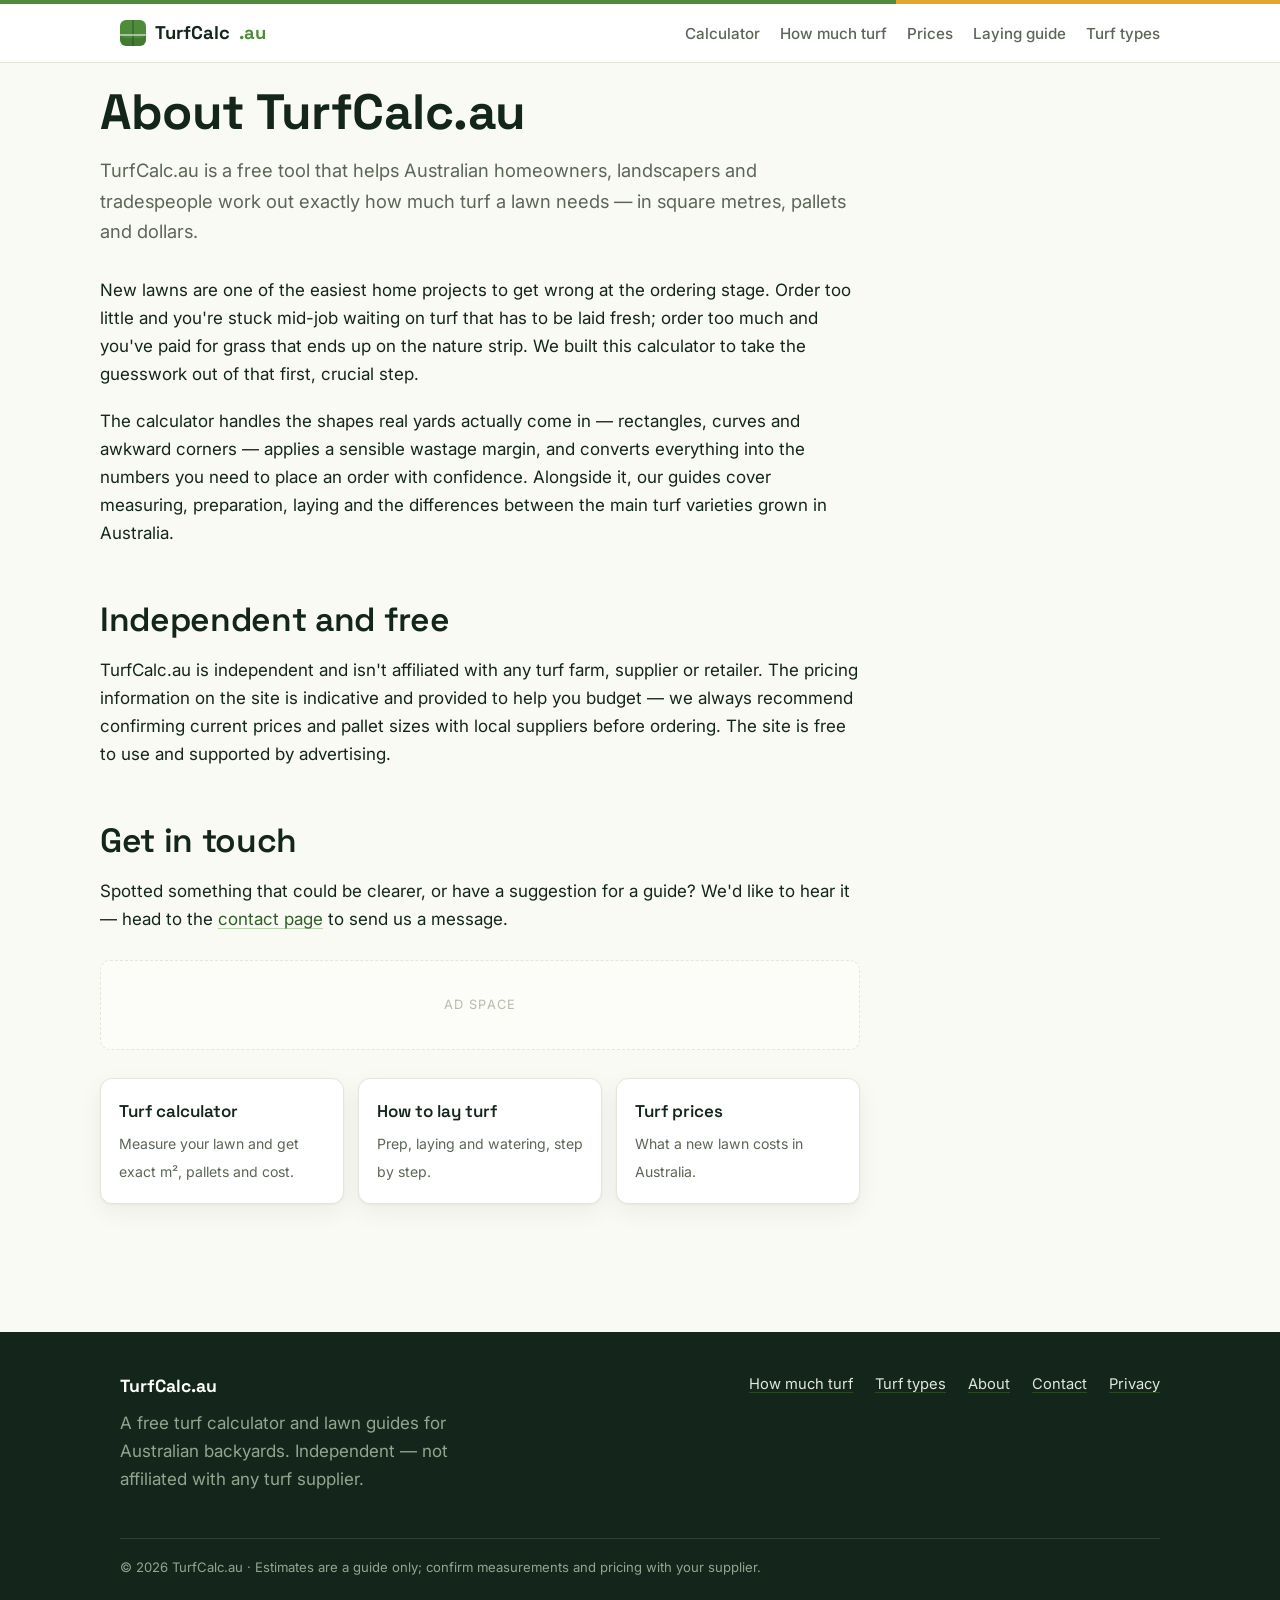
==== about.html @ 34d0f0f6 "Use extensionless canonical URLs, add Turf Prices Sydney page Match canonical tags and sitemap.xml t" ====
<!DOCTYPE html>
<html lang="en-AU">
<head>
<meta charset="utf-8">
<meta name="viewport" content="width=device-width, initial-scale=1">
<title>About TurfCalc.au</title>
<meta name="description" content="About TurfCalc.au — a free, independent turf calculator and lawn guide for Australian homeowners and tradespeople.">
<link rel="canonical" href="https://turfcalculator.com.au/about">
<link rel="preconnect" href="https://fonts.googleapis.com">
<link rel="preconnect" href="https://fonts.gstatic.com" crossorigin>
<link href="https://fonts.googleapis.com/css2?family=Inter:wght@400;500;600&family=Space+Grotesk:wght@500;600;700&family=Space+Mono:wght@700&display=swap" rel="stylesheet">
<link rel="stylesheet" href="style.css">
<!-- ADSENSE: paste your AdSense <script> tag here after approval. -->
</head>
<body>
<a class="skip" href="#main">Skip to content</a>
<div class="topline"></div>
<header class="site">
  <div class="nav">
    <a class="brand" href="index.html"><span class="mark"></span>TurfCalc<span style="color:var(--turf)">.au</span></a>
    <nav class="nav-links">
      <a href="index.html">Calculator</a>
      <a href="how-much-turf-do-i-need.html">How much turf</a>
      <a href="turf-prices-australia.html">Prices</a>
      <a href="how-to-lay-turf.html">Laying guide</a>
      <a href="turf-types-australia.html">Turf types</a>
    </nav>
  </div>
</header>
<main class="wrap content" id="main">
<div class="narrow">

<h1>About TurfCalc.au</h1>
<p class="lead">TurfCalc.au is a free tool that helps Australian homeowners, landscapers and tradespeople work out exactly how much turf a lawn needs — in square metres, pallets and dollars.</p>

<p>New lawns are one of the easiest home projects to get wrong at the ordering stage. Order too little and you're stuck mid-job waiting on turf that has to be laid fresh; order too much and you've paid for grass that ends up on the nature strip. We built this calculator to take the guesswork out of that first, crucial step.</p>

<p>The calculator handles the shapes real yards actually come in — rectangles, curves and awkward corners — applies a sensible wastage margin, and converts everything into the numbers you need to place an order with confidence. Alongside it, our guides cover measuring, preparation, laying and the differences between the main turf varieties grown in Australia.</p>

<h2>Independent and free</h2>
<p>TurfCalc.au is independent and isn't affiliated with any turf farm, supplier or retailer. The pricing information on the site is indicative and provided to help you budget — we always recommend confirming current prices and pallet sizes with local suppliers before ordering. The site is free to use and supported by advertising.</p>

<h2>Get in touch</h2>
<p>Spotted something that could be clearer, or have a suggestion for a guide? We'd like to hear it — head to the <a href="contact.html">contact page</a> to send us a message.</p>

<div class="ad-slot">Ad space</div>
<div class="related">
  <a href="index.html"><span class="t">Turf calculator</span><span class="d">Measure your lawn and get exact m², pallets and cost.</span></a>
  <a href="how-to-lay-turf.html"><span class="t">How to lay turf</span><span class="d">Prep, laying and watering, step by step.</span></a>
  <a href="turf-prices-australia.html"><span class="t">Turf prices</span><span class="d">What a new lawn costs in Australia.</span></a>
</div>
</div>
</main>
<footer class="site">
  <div class="wrap">
    <div class="fgrid">
      <div>
        <div class="fbrand">TurfCalc.au</div>
        <p style="max-width:340px;color:#93a58f;margin-top:8px">A free turf calculator and lawn guides for Australian backyards. Independent — not affiliated with any turf supplier.</p>
      </div>
      <div class="flinks">
        <a href="how-much-turf-do-i-need.html">How much turf</a>
        <a href="turf-types-australia.html">Turf types</a>
        <a href="about.html">About</a>
        <a href="contact.html">Contact</a>
        <a href="privacy-policy.html">Privacy</a>
      </div>
    </div>
    <div class="fine">© <span id="yr"></span> TurfCalc.au · Estimates are a guide only; confirm measurements and pricing with your supplier.</div>
  </div>
</footer>
<script>document.getElementById('yr').textContent=new Date().getFullYear();</script>
</body></html>
---- style.css ----
/* ==========================================================================
   Turf Calculator AU — shared styles
   Palette grounded in Australian turf: botanical green + wattle gold
   ========================================================================== */

:root {
  --ink: #14261c;        /* botanical near-black green — headings/text */
  --turf: #4e8b3a;       /* fresh grass green — primary */
  --turf-deep: #2f5d28;  /* darker green — hovers */
  --wattle: #e4a72c;     /* AU wattle gold — signature accent */
  --sand: #fafaf4;       /* warm off-white — page bg */
  --paper: #ffffff;      /* card bg */
  --soil: #6b4e2e;       /* warm brown — subtle */
  --line: #e4e6dc;       /* borders */
  --muted: #5c6657;      /* secondary text */
  --danger: #b3492d;

  --maxw: 1080px;
  --radius: 14px;
  --shadow: 0 1px 2px rgba(20,38,28,.05), 0 8px 24px rgba(20,38,28,.06);
}

* { box-sizing: border-box; }

html { scroll-behavior: smooth; }

body {
  margin: 0;
  font-family: "Inter", system-ui, -apple-system, "Segoe UI", Roboto, sans-serif;
  color: var(--ink);
  background: var(--sand);
  line-height: 1.65;
  font-size: 17px;
  -webkit-font-smoothing: antialiased;
}

h1, h2, h3, h4 {
  font-family: "Space Grotesk", system-ui, sans-serif;
  line-height: 1.15;
  letter-spacing: -0.01em;
  color: var(--ink);
  margin: 0 0 .5em;
}

h1 { font-size: clamp(2rem, 5vw, 3.1rem); font-weight: 700; }
h2 { font-size: clamp(1.5rem, 3.2vw, 2.1rem); font-weight: 600; margin-top: 1.6em; }
h3 { font-size: 1.25rem; font-weight: 600; margin-top: 1.4em; }

p { margin: 0 0 1.1em; }

a { color: var(--turf-deep); text-decoration-color: rgba(78,139,58,.35); text-underline-offset: 3px; }
a:hover { color: var(--turf); }

.wrap { max-width: var(--maxw); margin: 0 auto; padding: 0 20px; }
.narrow { max-width: 760px; }

/* ---- top hairline + header ---- */
.topline { height: 4px; background: linear-gradient(90deg, var(--turf) 0%, var(--turf) 70%, var(--wattle) 70%, var(--wattle) 100%); }

header.site {
  background: var(--paper);
  border-bottom: 1px solid var(--line);
  position: sticky; top: 0; z-index: 20;
}
.nav {
  display: flex; align-items: center; justify-content: space-between;
  gap: 16px; padding: 14px 20px; max-width: var(--maxw); margin: 0 auto;
}
.brand {
  font-family: "Space Grotesk", sans-serif; font-weight: 700; font-size: 1.15rem;
  color: var(--ink); text-decoration: none; display: flex; align-items: center; gap: 9px;
}
.brand .mark {
  width: 26px; height: 26px; border-radius: 6px;
  background: var(--turf); position: relative; flex: none;
  box-shadow: inset 0 -8px 0 rgba(0,0,0,.12);
}
.brand .mark::after {
  content: ""; position: absolute; inset: 0;
  background:
    linear-gradient(transparent 55%, rgba(255,255,255,.5) 55%, rgba(255,255,255,.5) 60%, transparent 60%),
    linear-gradient(90deg, transparent 46%, rgba(20,38,28,.25) 46%, rgba(20,38,28,.25) 54%, transparent 54%);
  border-radius: 6px;
}
.nav-links { display: flex; gap: 20px; flex-wrap: wrap; }
.nav-links a { font-size: .95rem; font-weight: 500; text-decoration: none; color: var(--muted); }
.nav-links a:hover, .nav-links a.active { color: var(--turf-deep); }

/* ---- hero ---- */
.hero { padding: 46px 0 8px; }
.eyebrow {
  font-family: "Space Grotesk", sans-serif; font-weight: 600; font-size: .8rem;
  letter-spacing: .14em; text-transform: uppercase; color: var(--turf);
  margin-bottom: 12px;
}
.hero p.lead { font-size: 1.15rem; color: var(--muted); max-width: 640px; }

/* ---- calculator ---- */
.calc-grid { display: grid; grid-template-columns: 1.15fr .85fr; gap: 24px; margin: 28px 0 8px; align-items: start; }
@media (max-width: 820px){ .calc-grid { grid-template-columns: 1fr; } }

.card {
  background: var(--paper); border: 1px solid var(--line);
  border-radius: var(--radius); box-shadow: var(--shadow); padding: 24px;
}
.card h2 { margin-top: 0; font-size: 1.35rem; }

.area-row {
  display: grid; grid-template-columns: 1.1fr 1fr 1fr auto; gap: 10px;
  align-items: end; padding: 14px; border: 1px dashed var(--line);
  border-radius: 10px; margin-bottom: 12px; background: #fcfcf8;
}
.area-row.circle, .area-row.triangle { grid-template-columns: 1.1fr 1fr 1fr auto; }
@media (max-width: 520px){ .area-row { grid-template-columns: 1fr 1fr; } }

label { display: block; font-size: .78rem; font-weight: 600; color: var(--muted);
  margin-bottom: 5px; letter-spacing: .01em; }

input, select {
  width: 100%; padding: 10px 12px; font-size: 1rem; font-family: inherit;
  border: 1px solid var(--line); border-radius: 8px; background: #fff; color: var(--ink);
}
input:focus, select:focus { outline: 3px solid rgba(78,139,58,.28); outline-offset: 1px; border-color: var(--turf); }

.btn {
  font-family: "Space Grotesk", sans-serif; font-weight: 600; font-size: .95rem;
  border: none; border-radius: 9px; padding: 11px 18px; cursor: pointer;
  background: var(--turf); color: #fff; transition: background .15s ease;
}
.btn:hover { background: var(--turf-deep); }
.btn.ghost { background: transparent; color: var(--turf-deep); border: 1px solid var(--turf); }
.btn.ghost:hover { background: rgba(78,139,58,.08); }
.btn.small { padding: 8px 12px; font-size: .85rem; }
.btn.icon { background: transparent; color: var(--danger); padding: 8px; font-size: 1.1rem; line-height: 1; }
.btn.icon:hover { background: rgba(179,73,45,.08); }

.row-inline { display: flex; gap: 12px; flex-wrap: wrap; align-items: center; margin: 6px 0 4px; }
.hint { font-size: .82rem; color: var(--muted); margin: 4px 0 0; }

/* ---- result readout (signature) ---- */
.readout {
  background: var(--ink); color: #eef3ea; border-radius: var(--radius);
  padding: 26px 24px; position: sticky; top: 84px;
}
.readout .rlabel { font-family: "Space Grotesk", sans-serif; text-transform: uppercase;
  letter-spacing: .14em; font-size: .72rem; color: #9db89a; margin-bottom: 4px; }
.readout .big {
  font-family: "Space Mono", ui-monospace, monospace; font-size: clamp(2.6rem, 8vw, 3.6rem);
  font-weight: 700; line-height: 1; color: #fff; letter-spacing: -.02em;
}
.readout .big .unit { font-size: 1.4rem; color: var(--wattle); margin-left: 6px; }
.readout .underline { height: 3px; width: 64px; background: var(--wattle); margin: 16px 0 20px; border-radius: 2px; }
.readout .line {
  display: flex; justify-content: space-between; align-items: baseline;
  padding: 11px 0; border-top: 1px solid rgba(255,255,255,.12); font-size: .95rem;
}
.readout .line .v { font-family: "Space Mono", monospace; font-weight: 700; color: #fff; }
.readout .line .k { color: #b9c9b5; }
.readout .muted-note { font-size: .8rem; color: #8fa88c; margin-top: 16px; line-height: 1.5; }

/* ---- generic content ---- */
main.content { padding: 20px 0 60px; }
.content h1 { margin-bottom: .3em; }
.content .lead { font-size: 1.15rem; color: var(--muted); margin-bottom: 1.6em; }

.callout {
  background: #fff; border: 1px solid var(--line); border-left: 4px solid var(--wattle);
  border-radius: 10px; padding: 16px 18px; margin: 22px 0; box-shadow: var(--shadow);
}
.callout strong { color: var(--ink); }

table.data { width: 100%; border-collapse: collapse; margin: 18px 0; font-size: .96rem; }
table.data th, table.data td { text-align: left; padding: 11px 12px; border-bottom: 1px solid var(--line); }
table.data th { font-family: "Space Grotesk", sans-serif; font-size: .82rem; text-transform: uppercase;
  letter-spacing: .05em; color: var(--muted); }
table.data tr:hover td { background: #fbfcf7; }

.faq details {
  border: 1px solid var(--line); border-radius: 10px; padding: 4px 18px; margin-bottom: 10px; background: #fff;
}
.faq summary { cursor: pointer; font-weight: 600; padding: 14px 0; font-family: "Space Grotesk", sans-serif; }
.faq details[open] summary { border-bottom: 1px solid var(--line); margin-bottom: 12px; }

/* ---- ad slot placeholder ---- */
.ad-slot {
  margin: 26px auto; text-align: center; min-height: 90px;
  display: flex; align-items: center; justify-content: center;
  border: 1px dashed var(--line); border-radius: 10px; color: #b7bcae;
  font-size: .8rem; letter-spacing: .08em; text-transform: uppercase; background: #fcfcf8;
}

/* ---- related links ---- */
.related { display: grid; grid-template-columns: repeat(auto-fit, minmax(220px,1fr)); gap: 14px; margin: 28px 0; }
.related a {
  display: block; background: #fff; border: 1px solid var(--line); border-radius: 12px;
  padding: 18px; text-decoration: none; color: var(--ink); box-shadow: var(--shadow);
  transition: transform .12s ease, border-color .12s ease;
}
.related a:hover { transform: translateY(-2px); border-color: var(--turf); }
.related a .t { font-family: "Space Grotesk", sans-serif; font-weight: 600; display: block; margin-bottom: 4px; }
.related a .d { font-size: .88rem; color: var(--muted); }

/* ---- footer ---- */
footer.site {
  background: var(--ink); color: #c7d3c2; margin-top: 40px; padding: 40px 0 30px;
}
footer.site a { color: #dfe8db; }
footer.site .fgrid { display: flex; justify-content: space-between; gap: 30px; flex-wrap: wrap; }
footer.site .fbrand { font-family: "Space Grotesk", sans-serif; font-weight: 700; color: #fff; font-size: 1.1rem; }
footer.site .flinks { display: flex; gap: 22px; flex-wrap: wrap; font-size: .92rem; }
footer.site .fine { border-top: 1px solid rgba(255,255,255,.12); margin-top: 26px; padding-top: 18px;
  font-size: .82rem; color: #93a58f; }

/* ---- accessibility ---- */
:focus-visible { outline: 3px solid rgba(228,167,44,.55); outline-offset: 2px; }
@media (prefers-reduced-motion: reduce){ * { scroll-behavior: auto !important; transition: none !important; } }
.skip { position: absolute; left: -999px; }
.skip:focus { left: 12px; top: 12px; background: #fff; padding: 8px 14px; border-radius: 8px; z-index: 50; }
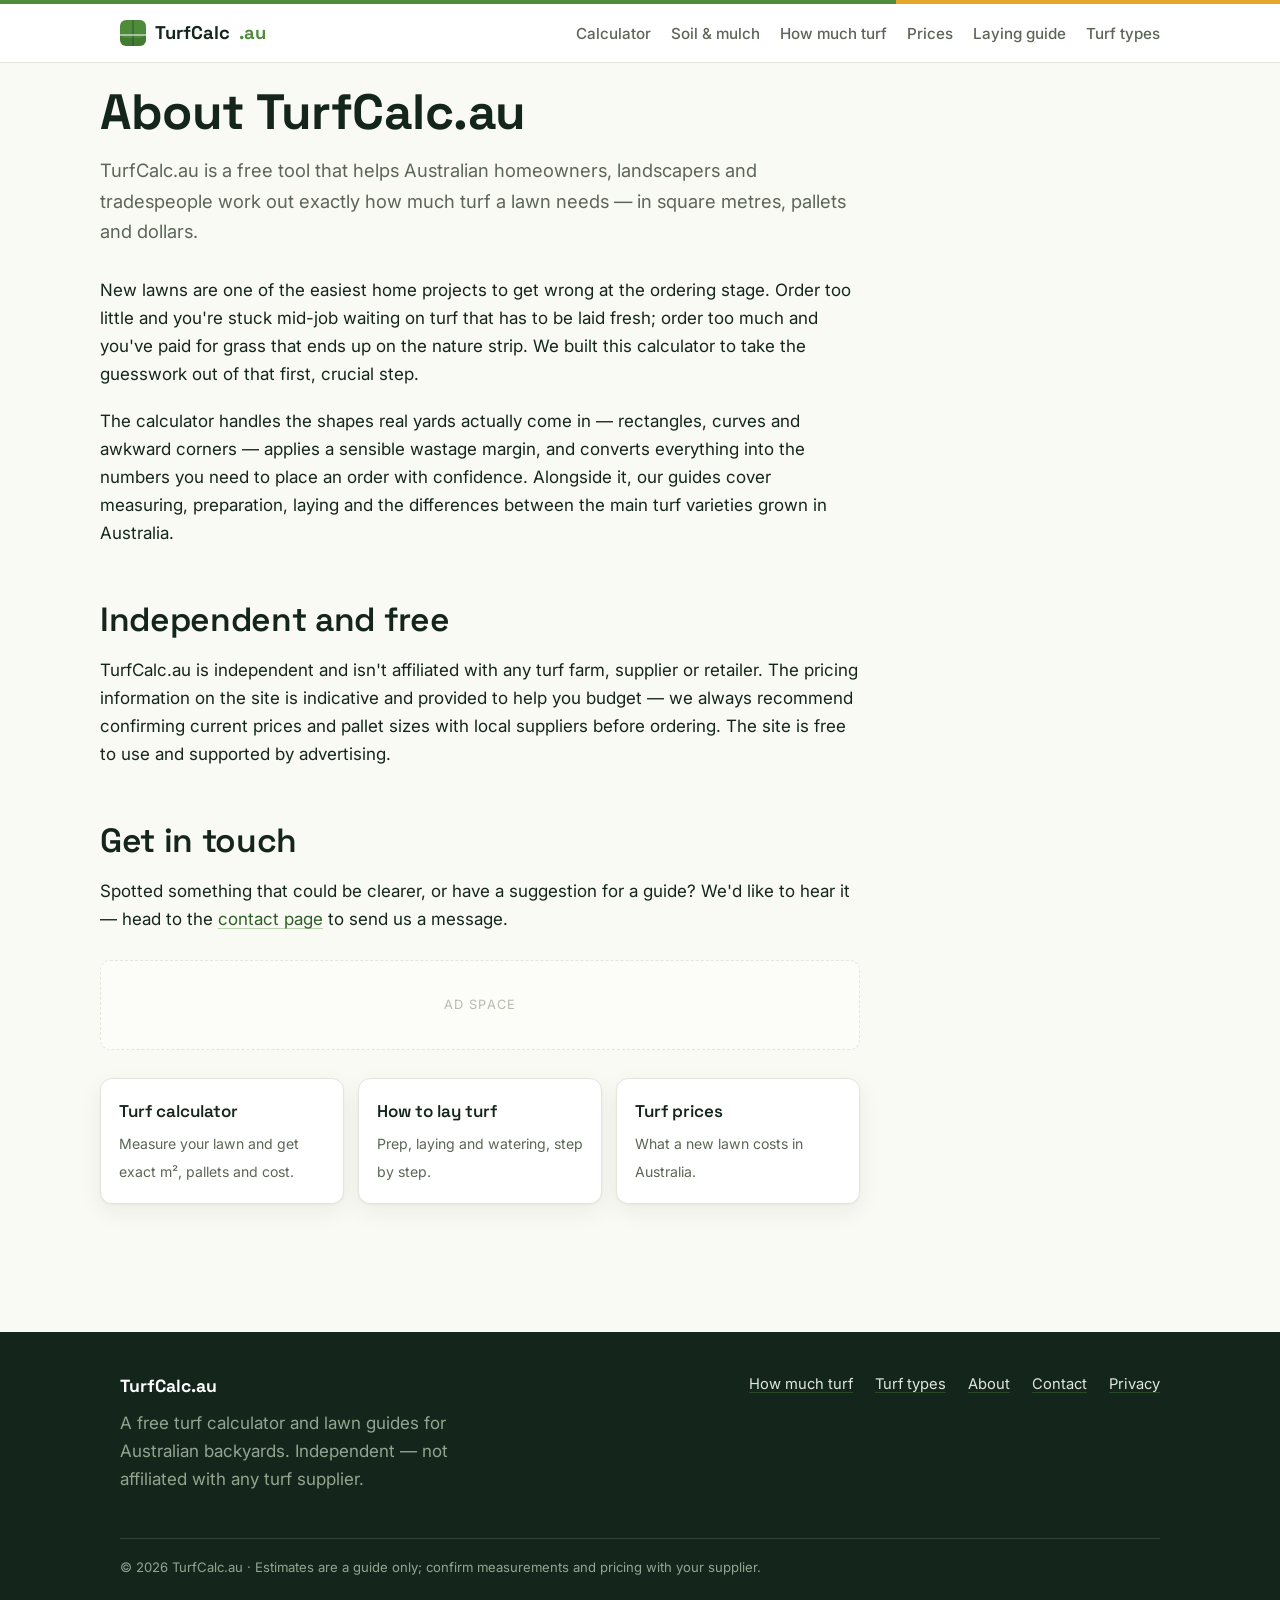
==== commit 576245aa: "Add soil/mulch/gravel calculator page and wire up site-wide links Adds soil-mulch-gravel-calculator." ====
--- a/about.html
+++ b/about.html
@@ -17,13 +17,14 @@
 <div class="topline"></div>
 <header class="site">
   <div class="nav">
-    <a class="brand" href="index.html"><span class="mark"></span>TurfCalc<span style="color:var(--turf)">.au</span></a>
+    <a class="brand" href="/"><span class="mark"></span>TurfCalc<span style="color:var(--turf)">.au</span></a>
     <nav class="nav-links">
-      <a href="index.html">Calculator</a>
-      <a href="how-much-turf-do-i-need.html">How much turf</a>
-      <a href="turf-prices-australia.html">Prices</a>
-      <a href="how-to-lay-turf.html">Laying guide</a>
-      <a href="turf-types-australia.html">Turf types</a>
+      <a href="/">Calculator</a>
+      <a href="/soil-mulch-gravel-calculator">Soil &amp; mulch</a>
+      <a href="/how-much-turf-do-i-need">How much turf</a>
+      <a href="/turf-prices-australia">Prices</a>
+      <a href="/how-to-lay-turf">Laying guide</a>
+      <a href="/turf-types-australia">Turf types</a>
     </nav>
   </div>
 </header>
@@ -41,13 +42,13 @@
 <p>TurfCalc.au is independent and isn't affiliated with any turf farm, supplier or retailer. The pricing information on the site is indicative and provided to help you budget — we always recommend confirming current prices and pallet sizes with local suppliers before ordering. The site is free to use and supported by advertising.</p>
 
 <h2>Get in touch</h2>
-<p>Spotted something that could be clearer, or have a suggestion for a guide? We'd like to hear it — head to the <a href="contact.html">contact page</a> to send us a message.</p>
+<p>Spotted something that could be clearer, or have a suggestion for a guide? We'd like to hear it — head to the <a href="/contact">contact page</a> to send us a message.</p>
 
 <div class="ad-slot">Ad space</div>
 <div class="related">
-  <a href="index.html"><span class="t">Turf calculator</span><span class="d">Measure your lawn and get exact m², pallets and cost.</span></a>
-  <a href="how-to-lay-turf.html"><span class="t">How to lay turf</span><span class="d">Prep, laying and watering, step by step.</span></a>
-  <a href="turf-prices-australia.html"><span class="t">Turf prices</span><span class="d">What a new lawn costs in Australia.</span></a>
+  <a href="/"><span class="t">Turf calculator</span><span class="d">Measure your lawn and get exact m², pallets and cost.</span></a>
+  <a href="/how-to-lay-turf"><span class="t">How to lay turf</span><span class="d">Prep, laying and watering, step by step.</span></a>
+  <a href="/turf-prices-australia"><span class="t">Turf prices</span><span class="d">What a new lawn costs in Australia.</span></a>
 </div>
 </div>
 </main>
@@ -59,11 +60,11 @@
         <p style="max-width:340px;color:#93a58f;margin-top:8px">A free turf calculator and lawn guides for Australian backyards. Independent — not affiliated with any turf supplier.</p>
       </div>
       <div class="flinks">
-        <a href="how-much-turf-do-i-need.html">How much turf</a>
-        <a href="turf-types-australia.html">Turf types</a>
-        <a href="about.html">About</a>
-        <a href="contact.html">Contact</a>
-        <a href="privacy-policy.html">Privacy</a>
+        <a href="/how-much-turf-do-i-need">How much turf</a>
+        <a href="/turf-types-australia">Turf types</a>
+        <a href="/about">About</a>
+        <a href="/contact">Contact</a>
+        <a href="/privacy-policy">Privacy</a>
       </div>
     </div>
     <div class="fine">© <span id="yr"></span> TurfCalc.au · Estimates are a guide only; confirm measurements and pricing with your supplier.</div>
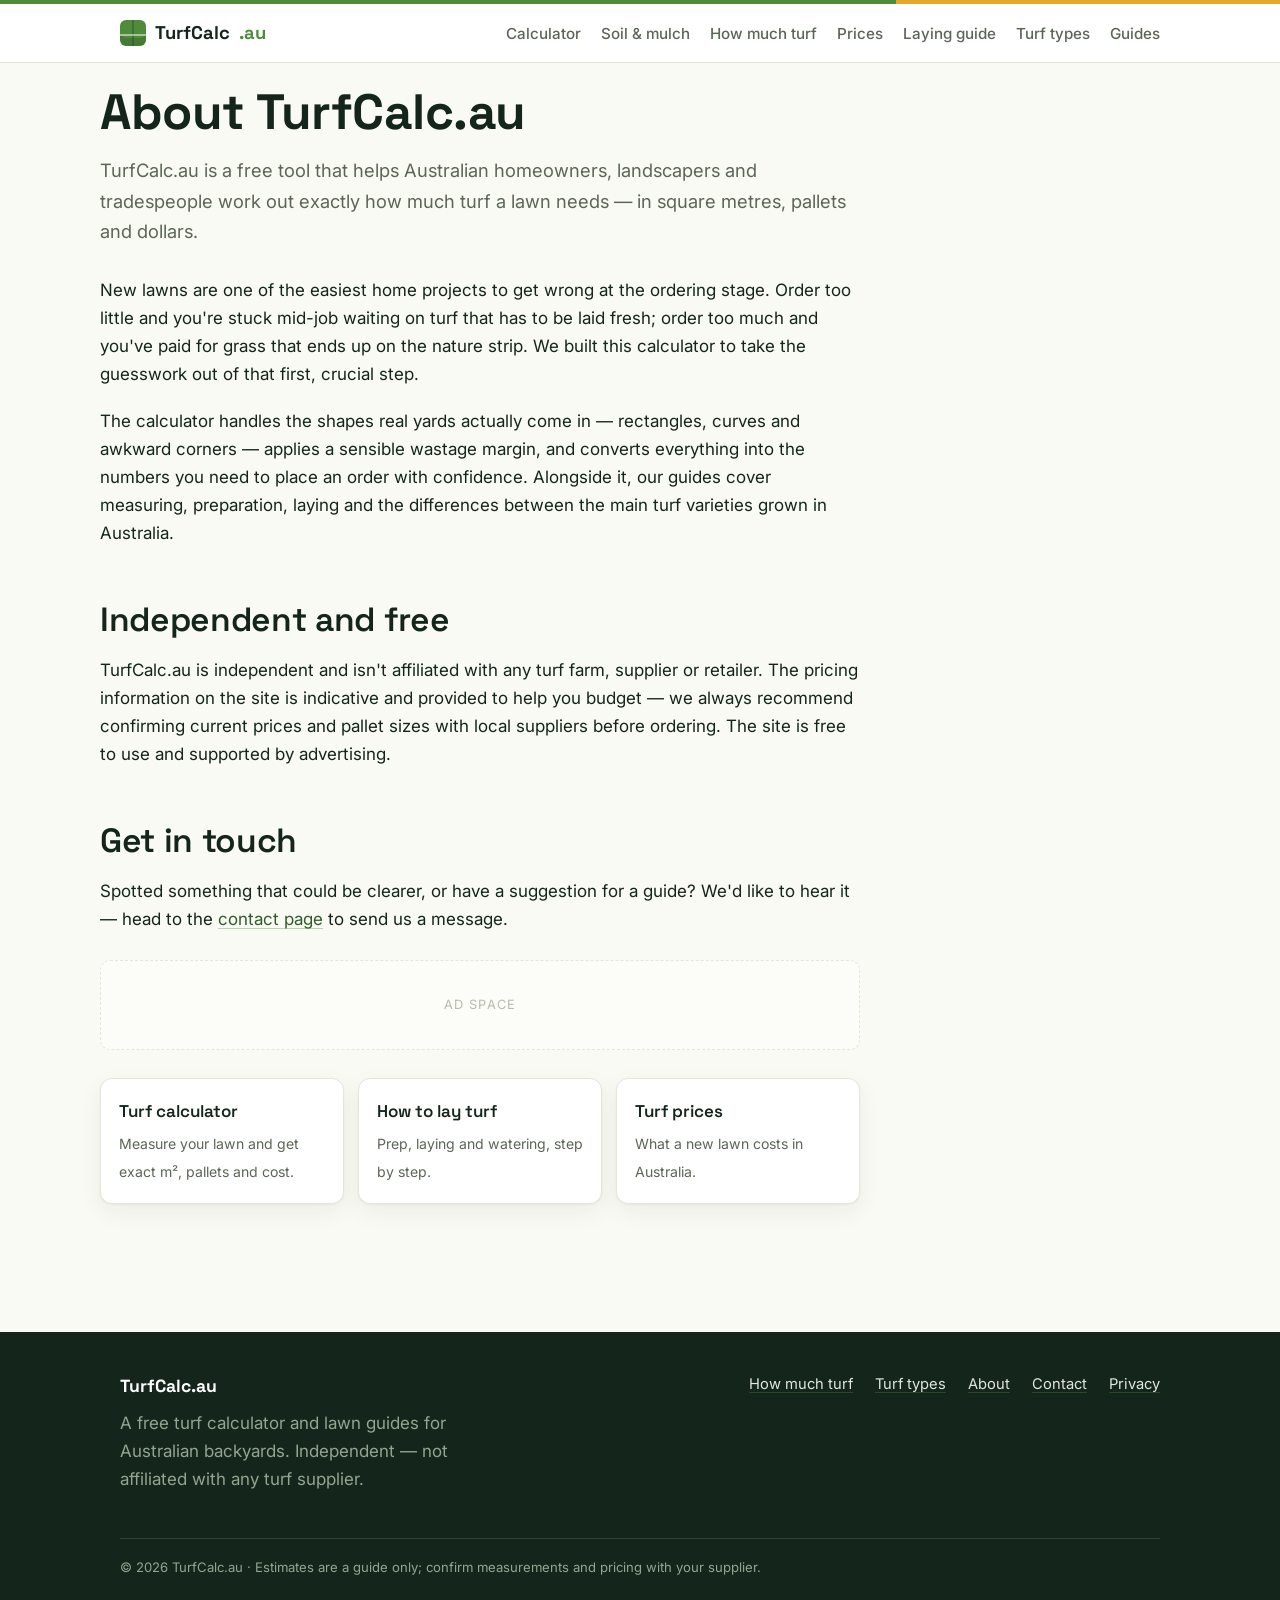
==== commit c702dc11: "Set up SEO/GEO agent team: guides section, llms.txt, AGENTS.md rulebook Co-Authored-By: Claude Opus " ====
--- a/about.html
+++ b/about.html
@@ -1,6 +1,15 @@
 <!DOCTYPE html>
 <html lang="en-AU">
 <head>
+<!-- Google tag (gtag.js) -->
+<script async src="https://www.googletagmanager.com/gtag/js?id=G-011SLMGGJK"></script>
+<script>
+  window.dataLayer = window.dataLayer || [];
+  function gtag(){dataLayer.push(arguments);}
+  gtag('js', new Date());
+
+  gtag('config', 'G-011SLMGGJK');
+</script>
 <meta charset="utf-8">
 <meta name="viewport" content="width=device-width, initial-scale=1">
 <title>About TurfCalc.au</title>
@@ -9,6 +18,9 @@
 <link rel="preconnect" href="https://fonts.googleapis.com">
 <link rel="preconnect" href="https://fonts.gstatic.com" crossorigin>
 <link href="https://fonts.googleapis.com/css2?family=Inter:wght@400;500;600&family=Space+Grotesk:wght@500;600;700&family=Space+Mono:wght@700&display=swap" rel="stylesheet">
+<link rel="icon" href="favicon.ico" sizes="any">
+<link rel="icon" href="favicon.svg" type="image/svg+xml">
+<link rel="apple-touch-icon" href="favicon-180.png">
 <link rel="stylesheet" href="style.css">
 <!-- ADSENSE: paste your AdSense <script> tag here after approval. -->
 </head>
@@ -25,6 +37,7 @@
       <a href="/turf-prices-australia">Prices</a>
       <a href="/how-to-lay-turf">Laying guide</a>
       <a href="/turf-types-australia">Turf types</a>
+      <a href="/guides/">Guides</a>
     </nav>
   </div>
 </header>
--- a/style.css
+++ b/style.css
@@ -216,3 +216,13 @@
 @media (prefers-reduced-motion: reduce){ * { scroll-behavior: auto !important; transition: none !important; } }
 .skip { position: absolute; left: -999px; }
 .skip:focus { left: 12px; top: 12px; background: #fff; padding: 8px 14px; border-radius: 8px; z-index: 50; }
+
+/* Guides section */
+.crumbs { font-size: .9rem; color: var(--muted); margin-bottom: .5rem; }
+.crumbs a { color: var(--muted); }
+.byline { font-size: .9rem; color: var(--muted); margin-top: -.25rem; }
+.guide-list { list-style: none; padding: 0; }
+.guide-list li { padding: 14px 0; border-bottom: 1px solid var(--line); }
+.guide-list li a { font-weight: 600; }
+.guide-list li .d { display: block; color: var(--muted); font-size: .95rem; }
+.sources { font-size: .92rem; color: var(--muted); }
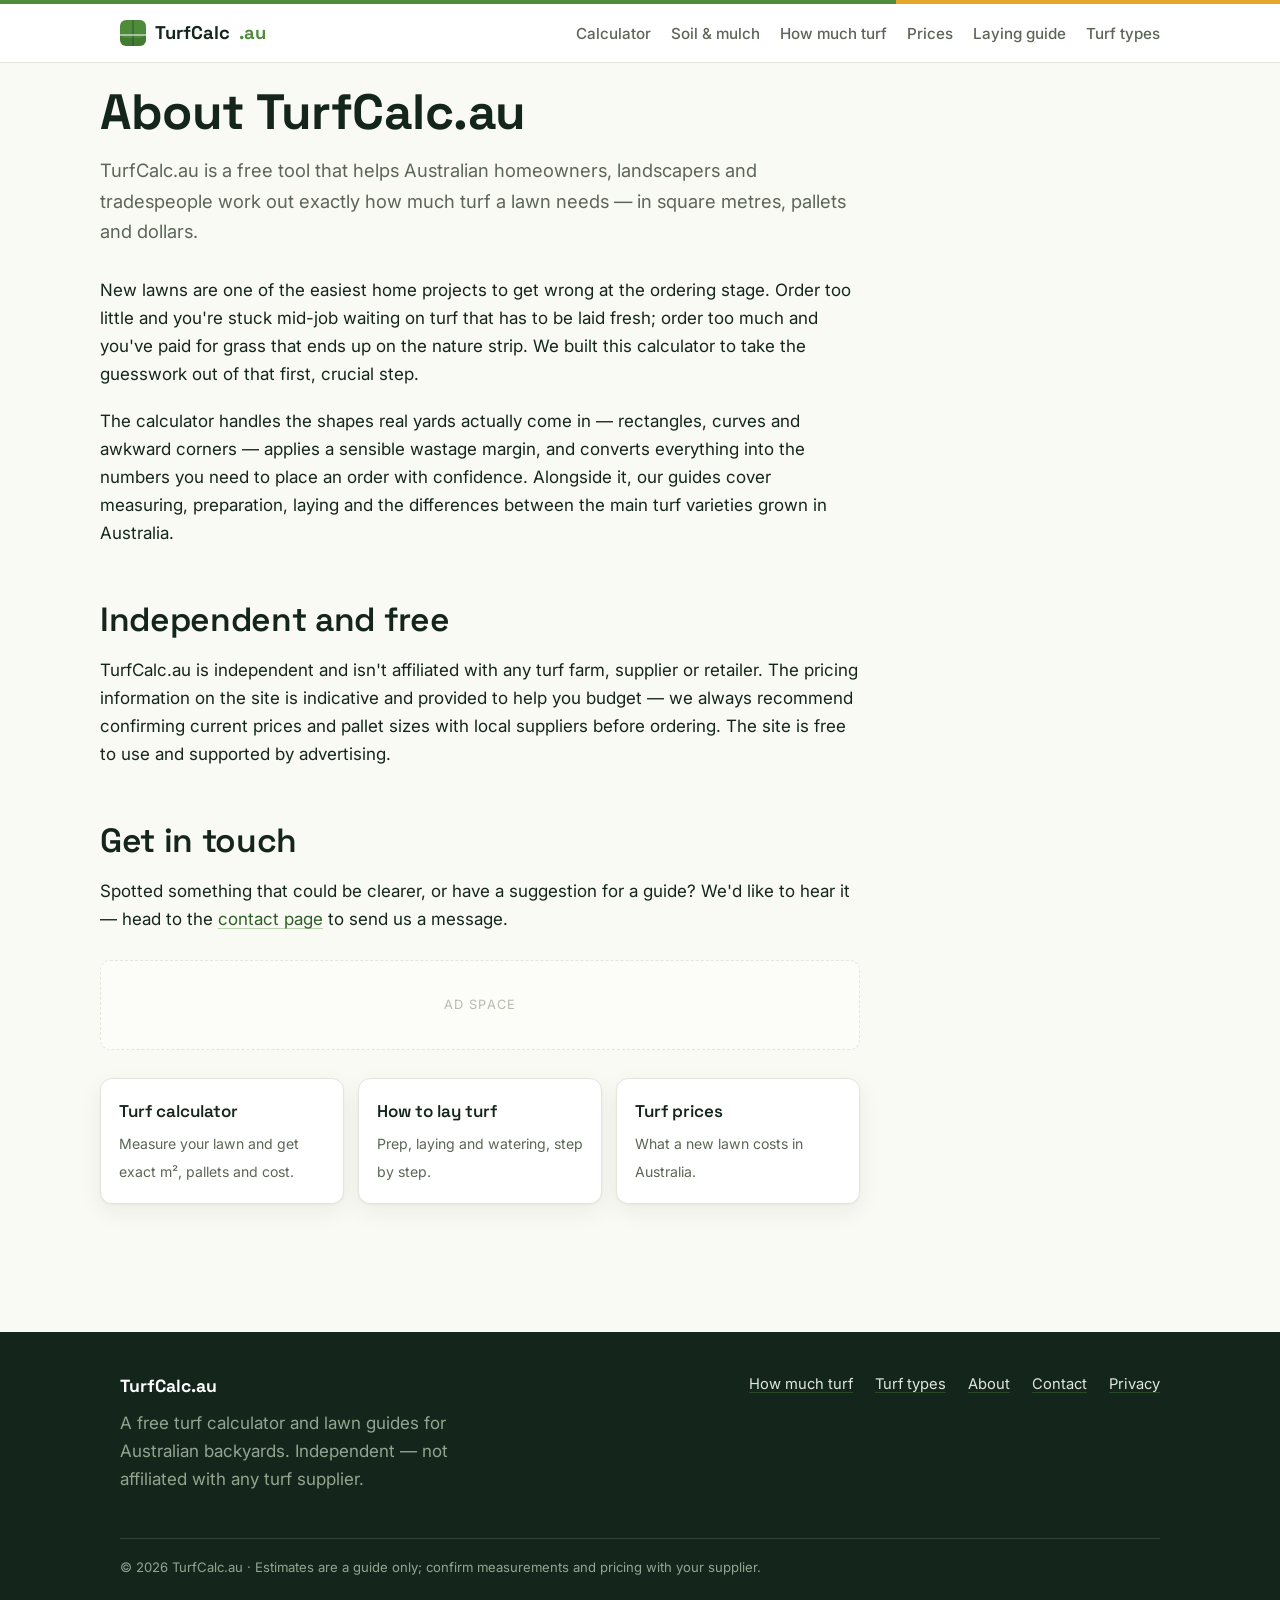
==== commit 08987f59: "Merge 9c1798168fa2b315afc0cf39b1408493e847c863 into 213ef15312b480eb07d1ae1d56aa542cab5adb63" ====
--- a/about.html
+++ b/about.html
@@ -22,6 +22,12 @@
 <link rel="icon" href="favicon.svg" type="image/svg+xml">
 <link rel="apple-touch-icon" href="favicon-180.png">
 <link rel="stylesheet" href="style.css">
+<script type="application/ld+json">
+{"@context":"https://schema.org","@graph":[
+  {"@type":"Organization","@id":"https://turfcalculator.com.au/#organization","name":"TurfCalc.au","url":"https://turfcalculator.com.au/","logo":"https://turfcalculator.com.au/favicon-512.png","description":"Free, independent turf, soil, mulch and gravel calculators and lawn guides for Australian homeowners and tradespeople."},
+  {"@type":"WebSite","@id":"https://turfcalculator.com.au/#website","url":"https://turfcalculator.com.au/","name":"TurfCalc.au","publisher":{"@id":"https://turfcalculator.com.au/#organization"}}
+]}
+</script>
 <!-- ADSENSE: paste your AdSense <script> tag here after approval. -->
 </head>
 <body>
@@ -37,7 +43,6 @@
       <a href="/turf-prices-australia">Prices</a>
       <a href="/how-to-lay-turf">Laying guide</a>
       <a href="/turf-types-australia">Turf types</a>
-      <a href="/guides/">Guides</a>
     </nav>
   </div>
 </header>
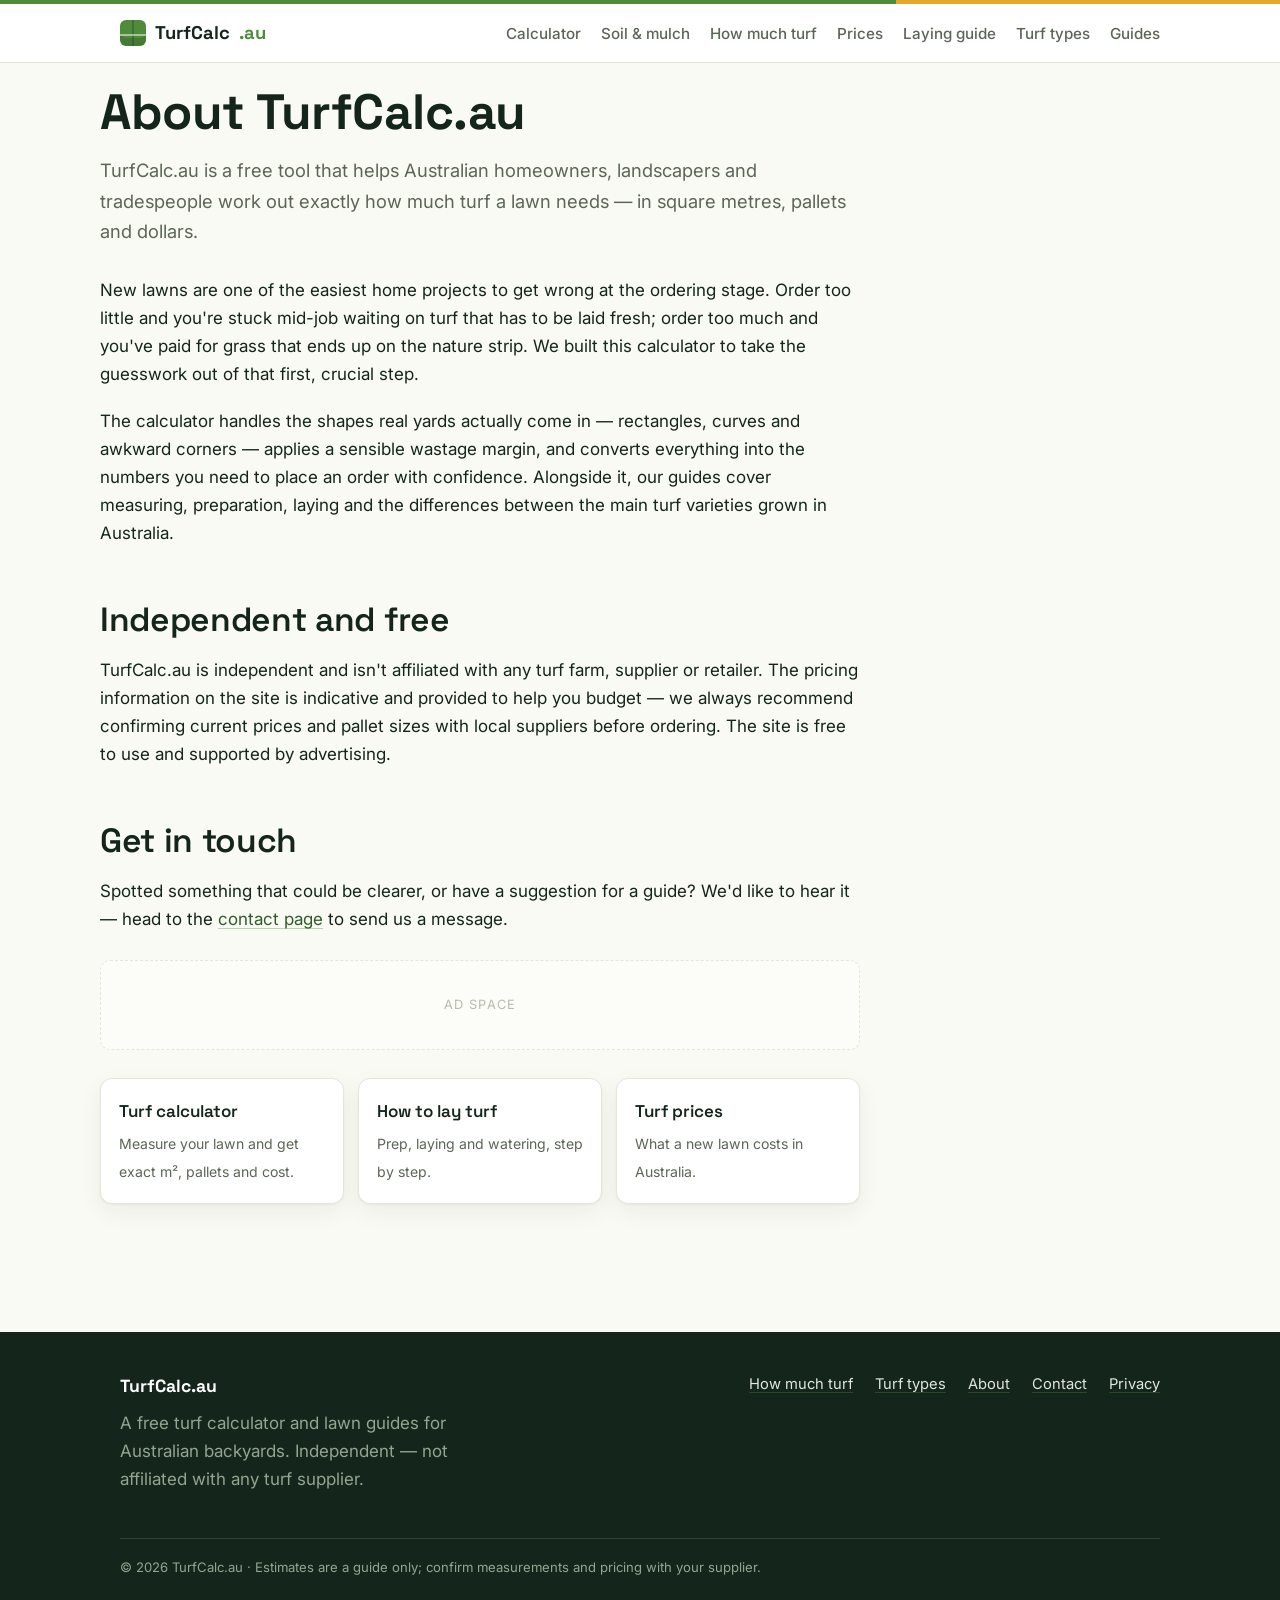
==== commit 318496f8: "Merge 8f5b2b9b12d20a61a944042aabe70f2faa9c4585 into 213ef15312b480eb07d1ae1d56aa542cab5adb63" ====
--- a/about.html
+++ b/about.html
@@ -22,12 +22,6 @@
 <link rel="icon" href="favicon.svg" type="image/svg+xml">
 <link rel="apple-touch-icon" href="favicon-180.png">
 <link rel="stylesheet" href="style.css">
-<script type="application/ld+json">
-{"@context":"https://schema.org","@graph":[
-  {"@type":"Organization","@id":"https://turfcalculator.com.au/#organization","name":"TurfCalc.au","url":"https://turfcalculator.com.au/","logo":"https://turfcalculator.com.au/favicon-512.png","description":"Free, independent turf, soil, mulch and gravel calculators and lawn guides for Australian homeowners and tradespeople."},
-  {"@type":"WebSite","@id":"https://turfcalculator.com.au/#website","url":"https://turfcalculator.com.au/","name":"TurfCalc.au","publisher":{"@id":"https://turfcalculator.com.au/#organization"}}
-]}
-</script>
 <!-- ADSENSE: paste your AdSense <script> tag here after approval. -->
 </head>
 <body>
@@ -43,6 +37,7 @@
       <a href="/turf-prices-australia">Prices</a>
       <a href="/how-to-lay-turf">Laying guide</a>
       <a href="/turf-types-australia">Turf types</a>
+      <a href="/guides/">Guides</a>
     </nav>
   </div>
 </header>
